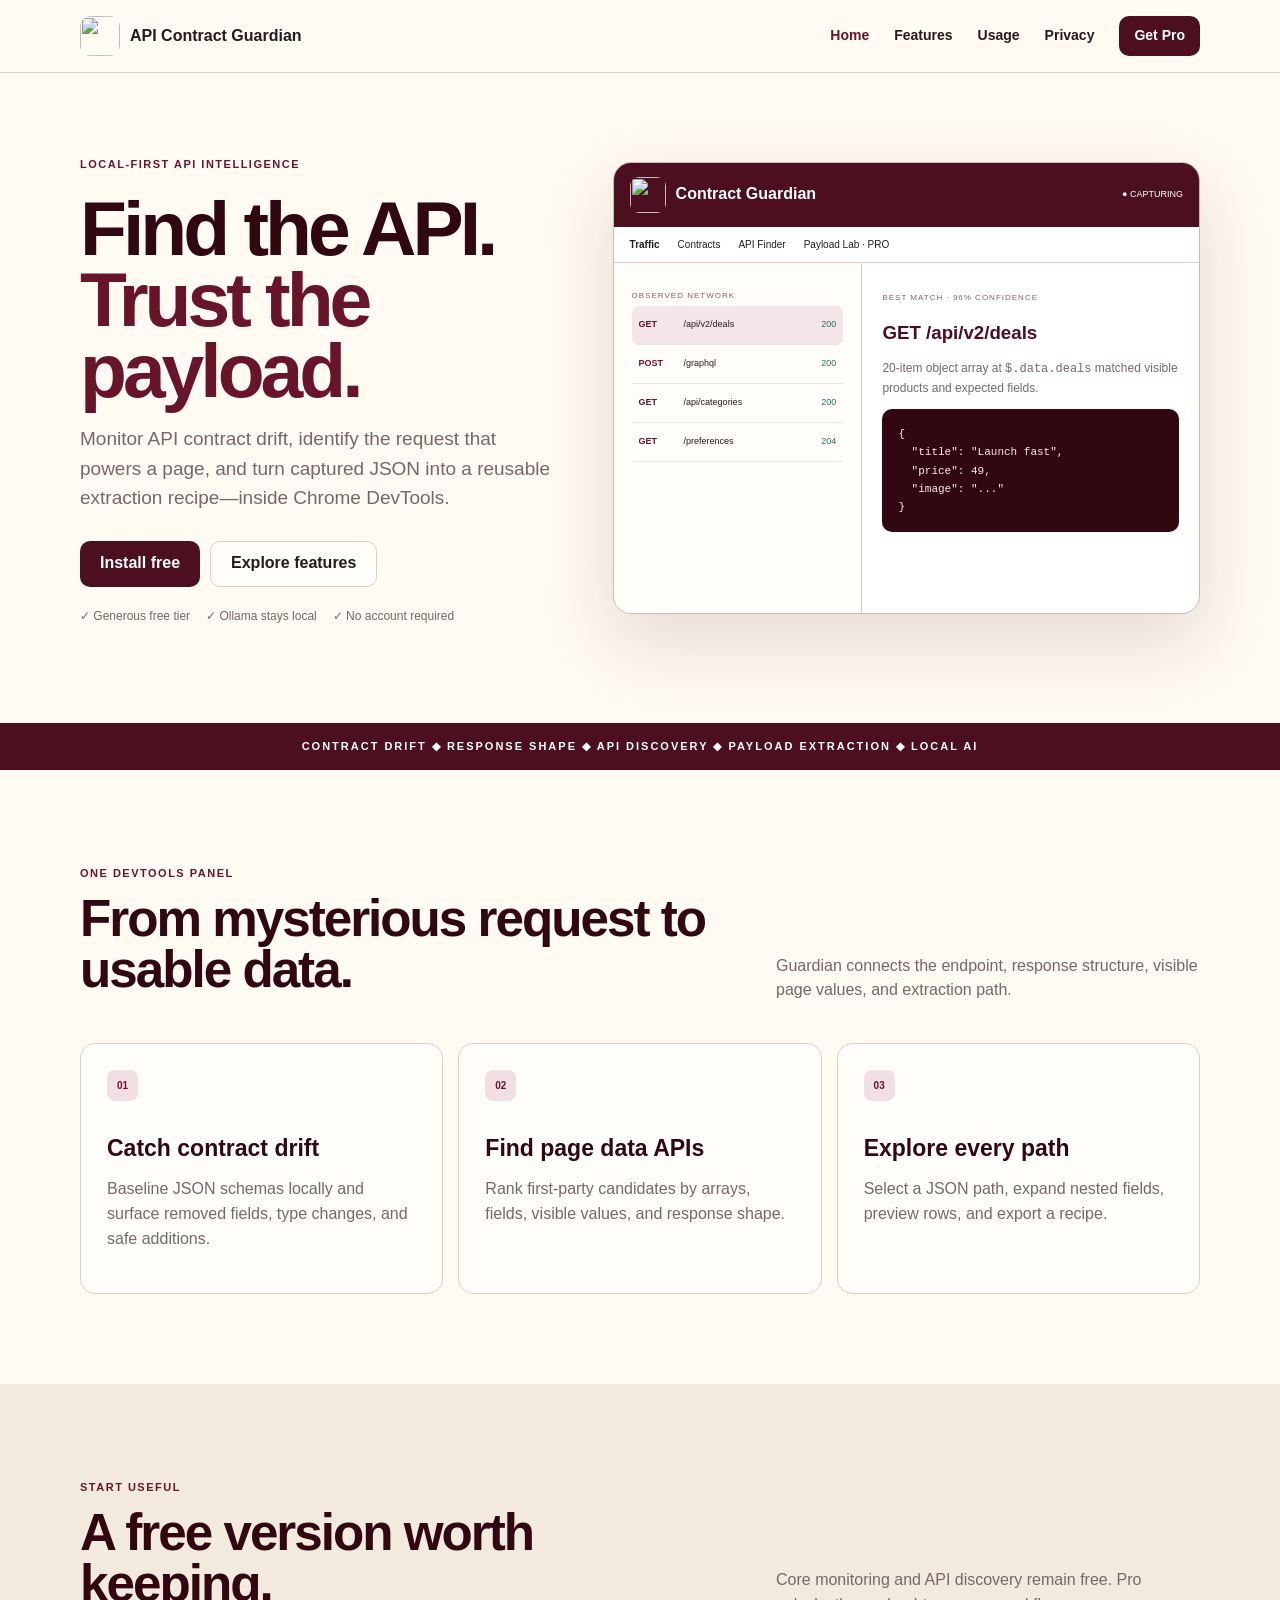
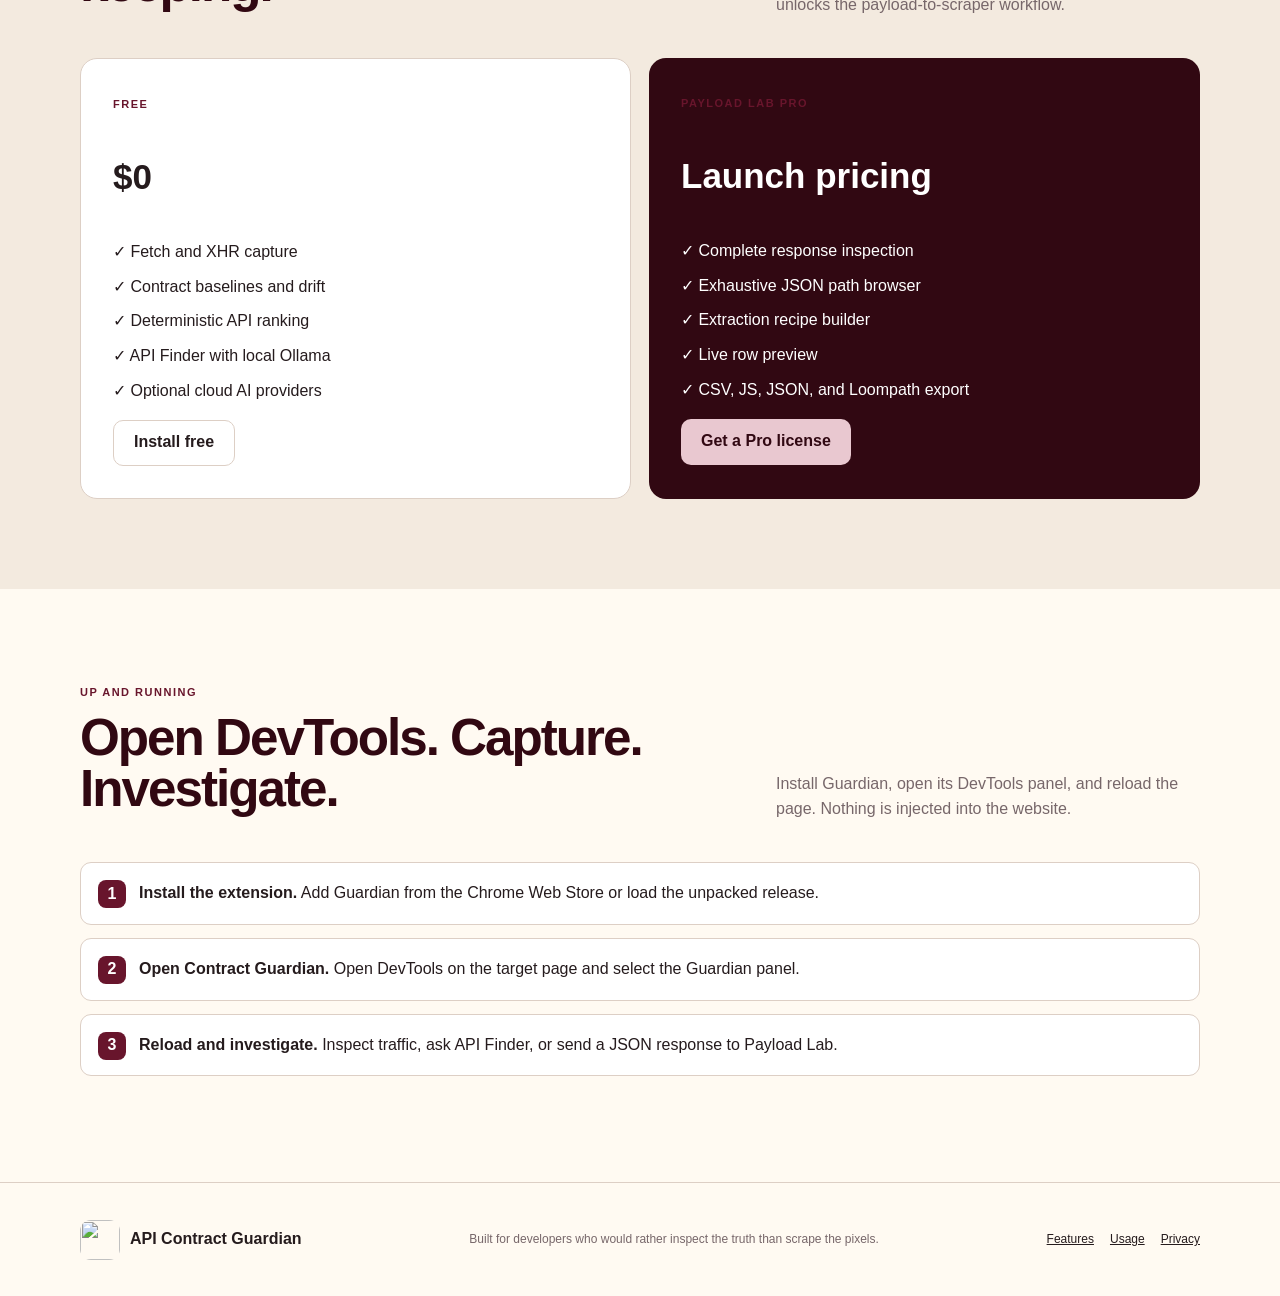
==== index.html @ 62bb1f57 "Add files via upload" ====
<!doctype html>
<html lang="en">
<head><meta charset="utf-8"><meta name="viewport" content="width=device-width,initial-scale=1"><title>API Contract Guardian — Find the API. Trust the payload.</title><meta name="description" content="A local-first Chrome DevTools extension for API monitoring, endpoint discovery, and JSON extraction."><link rel="icon" href="assets/logo.png"><link rel="stylesheet" href="styles.css"></head>
<body>
<header class="site-header"><nav class="nav shell"><a class="brand" href="index.html"><img src="assets/logo.png" alt=""><span>API Contract Guardian</span></a><div class="nav-links"><a aria-current="page" href="index.html">Home</a><a href="features.html">Features</a><a href="usage.html">Usage</a><a href="privacy.html">Privacy</a><a class="nav-cta" href="https://builtbykris.lemonsqueezy.com">Get Pro</a></div></nav></header>
<main>
  <section class="hero shell">
    <div><span class="eyebrow">Local-first API intelligence</span><h1>Find the API.<br><em>Trust the payload.</em></h1><p class="lede">Monitor API contract drift, identify the request that powers a page, and turn captured JSON into a reusable extraction recipe—inside Chrome DevTools.</p><div class="actions"><a class="button primary" href="#install">Install free</a><a class="button secondary" href="features.html">Explore features</a></div><div class="checks"><span>✓ Generous free tier</span><span>✓ Ollama stays local</span><span>✓ No account required</span></div></div>
    <div class="demo"><div class="demo-top"><img src="assets/logo.png" alt=""><strong>Contract Guardian</strong><span>● CAPTURING</span></div><div class="demo-tabs"><b>Traffic</b><span>Contracts</span><span>API Finder</span><span>Payload Lab · PRO</span></div><div class="demo-body"><aside class="requests"><small>OBSERVED NETWORK</small><div class="request active"><b>GET</b><span>/api/v2/deals</span><i>200</i></div><div class="request"><b>POST</b><span>/graphql</span><i>200</i></div><div class="request"><b>GET</b><span>/api/categories</span><i>200</i></div><div class="request"><b>GET</b><span>/preferences</span><i>204</i></div></aside><section class="payload"><small>BEST MATCH · 96% CONFIDENCE</small><h3>GET /api/v2/deals</h3><p>20-item object array at <code>$.data.deals</code> matched visible products and expected fields.</p><pre>{
  "title": "Launch fast",
  "price": 49,
  "image": "..."
}</pre></section></div></div>
  </section>
  <div class="band">CONTRACT DRIFT ◆ RESPONSE SHAPE ◆ API DISCOVERY ◆ PAYLOAD EXTRACTION ◆ LOCAL AI</div>
  <section class="section shell"><div class="section-head"><div><span class="eyebrow">One DevTools panel</span><h2>From mysterious request to usable data.</h2></div><p>Guardian connects the endpoint, response structure, visible page values, and extraction path.</p></div><div class="grid"><article class="card"><span class="number">01</span><h3>Catch contract drift</h3><p>Baseline JSON schemas locally and surface removed fields, type changes, and safe additions.</p></article><article class="card"><span class="number">02</span><h3>Find page data APIs</h3><p>Rank first-party candidates by arrays, fields, visible values, and response shape.</p></article><article class="card"><span class="number">03</span><h3>Explore every path</h3><p>Select a JSON path, expand nested fields, preview rows, and export a recipe.</p></article></div></section>
  <section class="section alt"><div class="shell"><div class="section-head"><div><span class="eyebrow">Start useful</span><h2>A free version worth keeping.</h2></div><p>Core monitoring and API discovery remain free. Pro unlocks the payload-to-scraper workflow.</p></div><div class="compare"><article class="plan free"><span class="eyebrow">Free</span><h3>$0</h3><ul><li>✓ Fetch and XHR capture</li><li>✓ Contract baselines and drift</li><li>✓ Deterministic API ranking</li><li>✓ API Finder with local Ollama</li><li>✓ Optional cloud AI providers</li></ul><a class="button" href="#install">Install free</a></article><article class="plan pro"><span class="eyebrow">Payload Lab Pro</span><h3>Launch pricing</h3><ul><li>✓ Complete response inspection</li><li>✓ Exhaustive JSON path browser</li><li>✓ Extraction recipe builder</li><li>✓ Live row preview</li><li>✓ CSV, JS, JSON, and Loompath export</li></ul><a class="button" href="https://builtbykris.lemonsqueezy.com">Get a Pro license</a></article></div></div></section>
  <section id="install" class="section shell"><div class="section-head"><div><span class="eyebrow">Up and running</span><h2>Open DevTools. Capture. Investigate.</h2></div><p>Install Guardian, open its DevTools panel, and reload the page. Nothing is injected into the website.</p></div><ol class="steps"><li><strong>Install the extension.</strong> Add Guardian from the Chrome Web Store or load the unpacked release.</li><li><strong>Open Contract Guardian.</strong> Open DevTools on the target page and select the Guardian panel.</li><li><strong>Reload and investigate.</strong> Inspect traffic, ask API Finder, or send a JSON response to Payload Lab.</li></ol></section>
</main>
<footer class="site-footer"><div class="footer-row shell"><a class="brand" href="index.html"><img src="assets/logo.png" alt=""><span>API Contract Guardian</span></a><p>Built for developers who would rather inspect the truth than scrape the pixels.</p><div class="footer-links"><a href="features.html">Features</a><a href="usage.html">Usage</a><a href="privacy.html">Privacy</a></div></div></footer>
</body></html>
---- styles.css ----
@font-face{font-family:Bricolage;src:url("assets/BricolageGrotesque-Variable.ttf") format("truetype");font-weight:200 800;font-display:swap}
:root{--wine:#4b0f20;--dark:#310812;--burg:#68152c;--rose:#e9c8d0;--paper:#fffaf2;--cream:#f3eadf;--white:#fffdf9;--ink:#251b1d;--muted:#77676a;--line:#ddcfc5;--green:#24715a}
*{box-sizing:border-box}html{scroll-behavior:smooth}body{margin:0;color:var(--ink);background:var(--paper);font-family:Bricolage,"Segoe UI",sans-serif;line-height:1.55}a{color:inherit}.shell{width:min(1120px,calc(100% - 40px));margin:auto}.site-header{position:sticky;z-index:20;top:0;border-bottom:1px solid var(--line);background:#fffaf2ee;backdrop-filter:blur(14px)}.nav{min-height:72px;display:flex;align-items:center;justify-content:space-between}.brand{display:flex;align-items:center;gap:10px;text-decoration:none;font-weight:780}.brand img{width:40px;height:40px;border-radius:11px}.nav-links{display:flex;align-items:center;gap:25px}.nav-links a{text-decoration:none;font-size:14px;font-weight:650}.nav-links a[aria-current=page]{color:var(--burg)}.nav-cta,.button{display:inline-flex;align-items:center;justify-content:center;border-radius:10px;text-decoration:none;font-weight:760}.nav-cta{padding:9px 15px;color:#fff!important;background:var(--wine)}
.hero{display:grid;grid-template-columns:.9fr 1.1fr;align-items:center;gap:52px;min-height:650px;padding:70px 0 90px}.eyebrow{color:var(--burg);font-size:11px;font-weight:800;letter-spacing:1.5px;text-transform:uppercase}.hero h1,.page-hero h1{margin:18px 0;color:var(--dark);font-size:clamp(52px,6vw,82px);line-height:.92;letter-spacing:-4px}.hero h1 em{color:var(--burg);font-style:normal}.lede{max-width:650px;color:var(--muted);font-size:19px}.actions{display:flex;flex-wrap:wrap;gap:10px;margin-top:28px}.button{min-height:46px;padding:0 20px}.primary{color:#fff;background:var(--wine)}.secondary{border:1px solid var(--line);background:var(--white)}.checks{display:flex;flex-wrap:wrap;gap:16px;margin-top:20px;color:var(--muted);font-size:12px}
.demo{overflow:hidden;border:1px solid #cdbab2;border-radius:18px;background:#fff;box-shadow:0 28px 75px #4b0f2024}.demo-top{display:flex;align-items:center;gap:10px;padding:14px 16px;color:#fff;background:var(--wine)}.demo-top img{width:36px;height:36px;border-radius:9px}.demo-top span{margin-left:auto;font-size:9px}.demo-tabs{display:flex;gap:18px;padding:10px 16px;border-bottom:1px solid var(--line);font-size:10px}.demo-body{display:grid;grid-template-columns:.85fr 1.15fr;min-height:350px}.requests{padding:18px;border-right:1px solid var(--line);background:#fffdf9}.requests small,.payload small{color:var(--muted);font-size:8px;letter-spacing:1px}.request{display:grid;grid-template-columns:38px 1fr auto;gap:7px;padding:12px 7px;border-bottom:1px solid #eee5df;font-size:9px}.request b{color:var(--burg)}.request i{color:var(--green);font-style:normal}.request.active{border-radius:7px;background:#f3e5e8}.payload{padding:20px}.payload h3{margin:10px 0;color:var(--wine)}.payload p{color:var(--muted);font-size:12px}.payload pre{padding:16px;border-radius:10px;color:#fae9ee;background:var(--dark);font-size:11px;line-height:1.65;white-space:pre-wrap}
.band{padding:15px;color:#fff;background:var(--wine);text-align:center;font-size:11px;font-weight:750;letter-spacing:2px}.section{padding:90px 0}.section.alt{background:var(--cream)}.section-head{display:grid;grid-template-columns:1.2fr .8fr;gap:60px;align-items:end;margin-bottom:40px}.section h2,.page-section h2{margin:8px 0;color:var(--dark);font-size:clamp(35px,4vw,55px);line-height:1;letter-spacing:-2px}.section-head p{margin:0;color:var(--muted)}.grid{display:grid;grid-template-columns:repeat(3,1fr);gap:15px}.card{padding:26px;border:1px solid var(--line);border-radius:15px;background:var(--white)}.card .number{display:inline-grid;width:31px;height:31px;place-items:center;border-radius:8px;color:var(--burg);background:#f2dfe4;font-size:10px;font-weight:800}.card h3{margin:35px 0 10px;color:var(--dark);font-size:23px;line-height:1.08}.card p{color:var(--muted)}.compare{display:grid;grid-template-columns:1fr 1fr;gap:18px}.plan{padding:32px;border-radius:17px}.plan.free{border:1px solid var(--line);background:#fff}.plan.pro{color:#fff;background:var(--dark)}.plan h3{font-size:35px}.plan ul{display:grid;gap:10px;padding:0;list-style:none}.plan.pro .button{color:var(--dark);background:var(--rose)}.plan.free .button{border:1px solid var(--line)}
.page-hero{padding:80px 0 65px;border-bottom:1px solid var(--line)}.page-hero h1{max-width:900px;font-size:clamp(48px,6vw,76px)}.page-hero p{max-width:750px;color:var(--muted);font-size:19px}.page-layout{display:grid;grid-template-columns:250px minmax(0,760px);gap:70px;align-items:start;padding:70px 0 100px}.toc{position:sticky;top:100px;padding:18px;border:1px solid var(--line);border-radius:13px;background:#fff}.toc strong{display:block;margin-bottom:10px;color:var(--dark)}.toc a{display:block;padding:6px 0;color:var(--muted);text-decoration:none;font-size:13px}.content section{scroll-margin-top:100px;margin-bottom:60px}.content h2{margin:0 0 16px;color:var(--dark);font-size:32px}.content h3{margin-top:28px;color:var(--wine)}.content p,.content li{color:#584a4d}.content li{margin-bottom:8px}.content code{padding:2px 5px;border-radius:4px;color:var(--wine);background:#f0e5df}.notice{padding:17px;border-left:4px solid var(--burg);border-radius:8px;background:var(--cream)}.steps{counter-reset:steps;display:grid;gap:13px;padding:0;list-style:none}.steps li{position:relative;padding:18px 18px 18px 58px;border:1px solid var(--line);border-radius:11px;background:#fff}.steps li:before{counter-increment:steps;content:counter(steps);position:absolute;left:17px;top:17px;display:grid;width:28px;height:28px;place-items:center;border-radius:8px;color:#fff;background:var(--burg);font-weight:800}.permission-table{width:100%;border-collapse:collapse}.permission-table th,.permission-table td{padding:13px;border-bottom:1px solid var(--line);text-align:left;vertical-align:top}.permission-table th{color:var(--wine);background:var(--cream)}
.site-footer{padding:35px 0;border-top:1px solid var(--line)}.footer-row{display:flex;align-items:center;justify-content:space-between;gap:25px}.footer-row p{color:var(--muted);font-size:12px}.footer-links{display:flex;gap:16px;font-size:12px}
@media(max-width:850px){.nav-links a:not(.nav-cta){display:none}.hero,.section-head,.page-layout{grid-template-columns:1fr}.hero{padding-top:45px}.toc{position:static}.grid{grid-template-columns:1fr 1fr}.footer-row{flex-direction:column;text-align:center}}@media(max-width:600px){.shell{width:calc(100% - 24px)}.hero h1,.page-hero h1{font-size:50px;letter-spacing:-2.5px}.demo-body{grid-template-columns:1fr}.requests{display:none}.grid,.compare{grid-template-columns:1fr}.section{padding:65px 0}.nav{min-height:62px}.brand span{font-size:13px}.footer-links{flex-wrap:wrap;justify-content:center}}
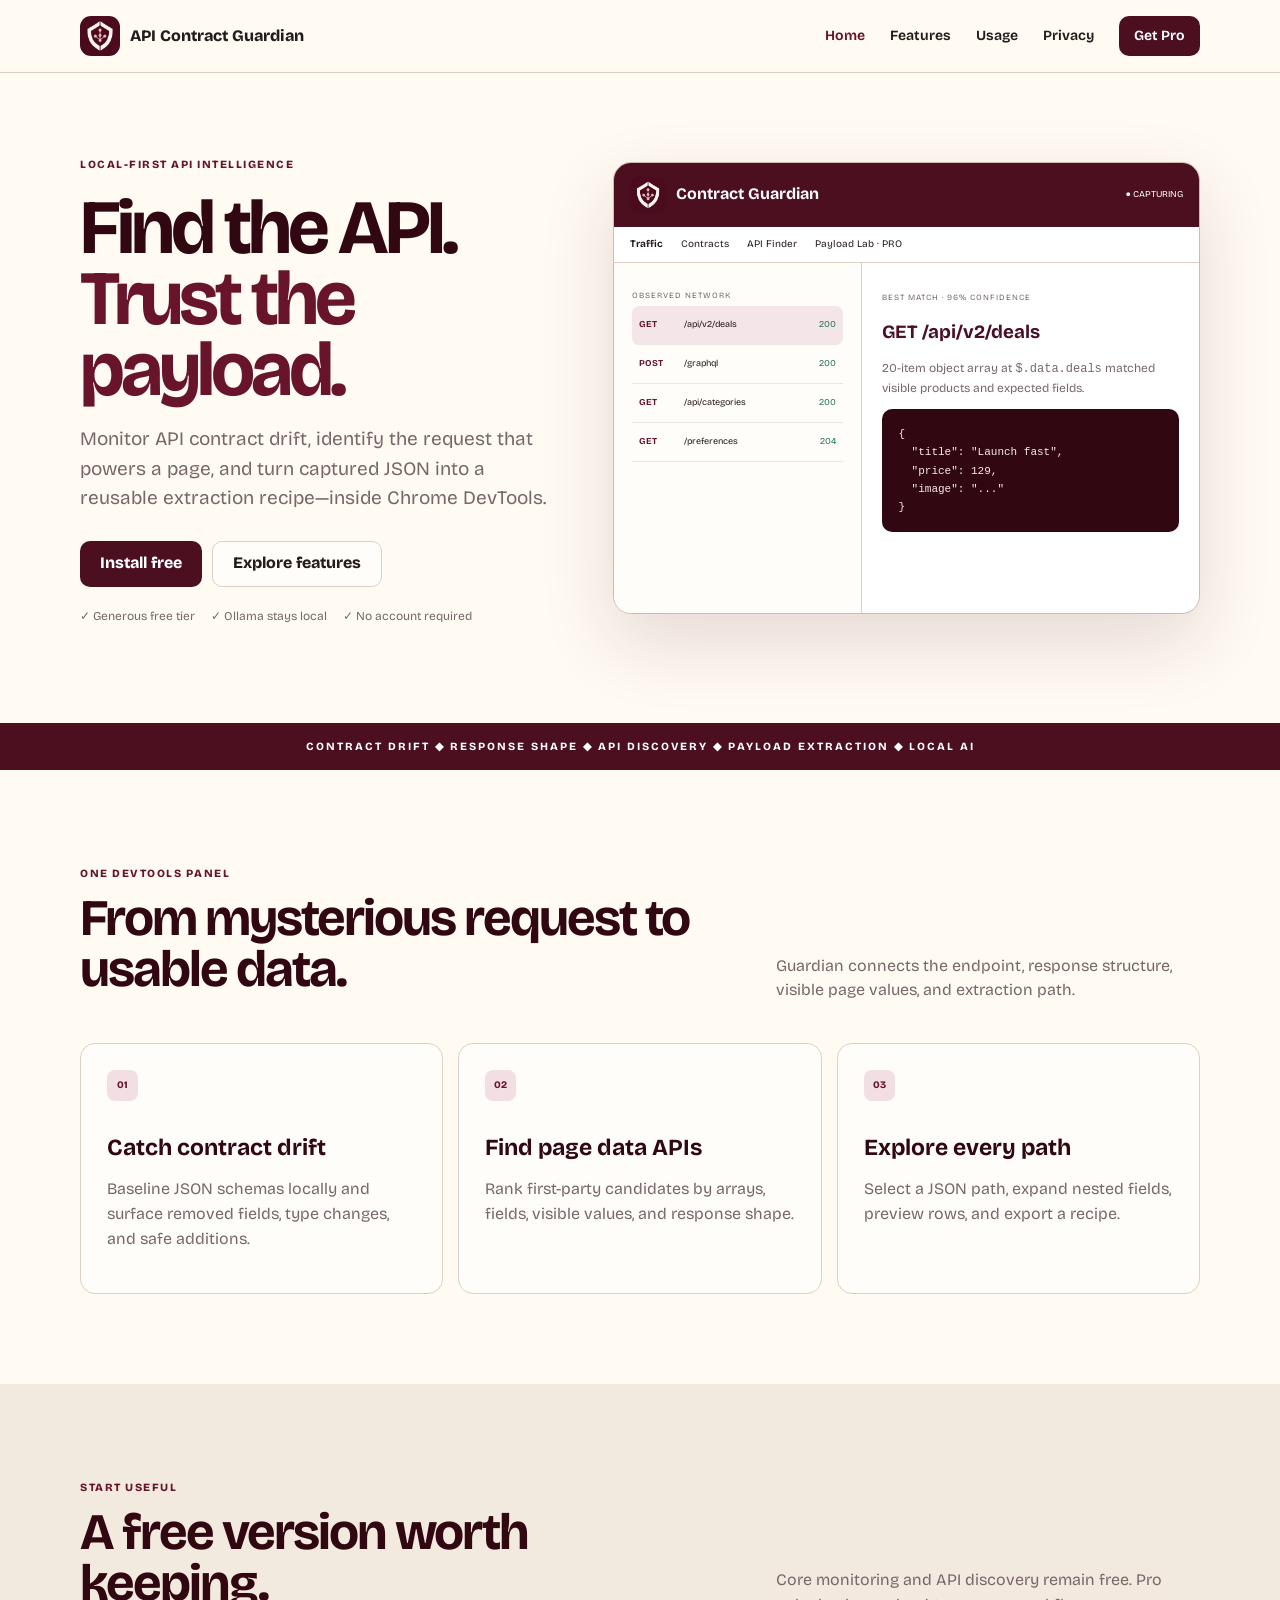
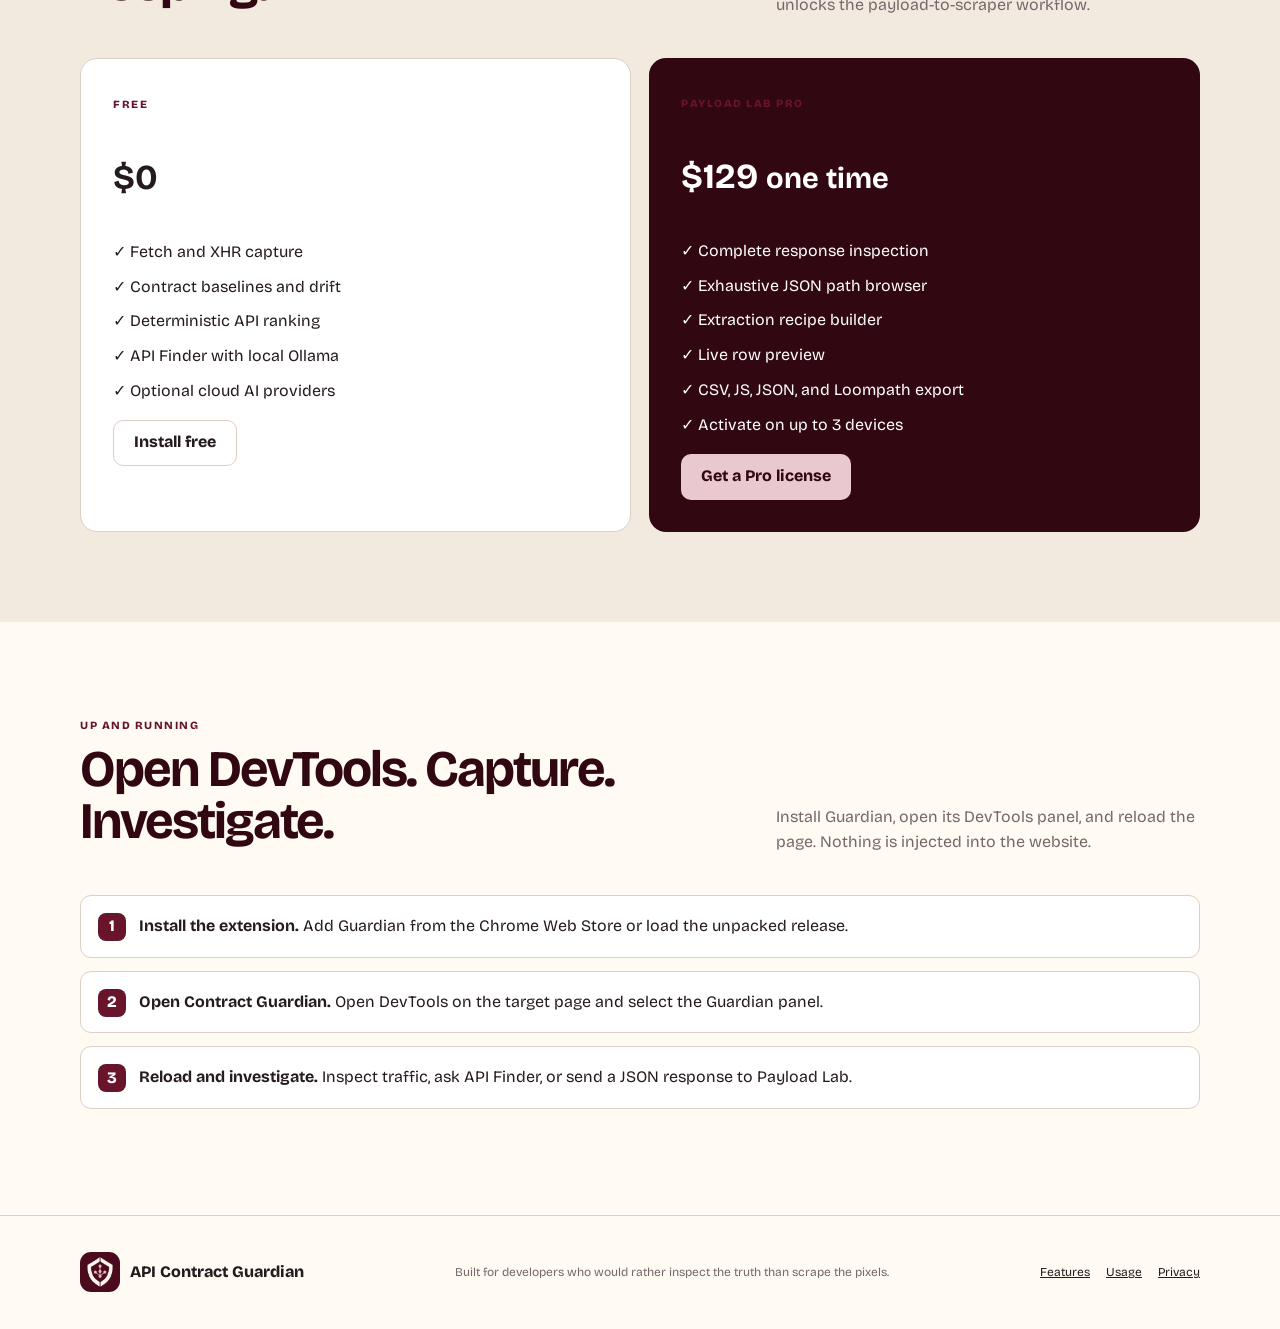
==== commit f26d9ba3: "Update index.html" ====
--- a/index.html
+++ b/index.html
@@ -2,19 +2,19 @@
 <html lang="en">
 <head><meta charset="utf-8"><meta name="viewport" content="width=device-width,initial-scale=1"><title>API Contract Guardian — Find the API. Trust the payload.</title><meta name="description" content="A local-first Chrome DevTools extension for API monitoring, endpoint discovery, and JSON extraction."><link rel="icon" href="assets/logo.png"><link rel="stylesheet" href="styles.css"></head>
 <body>
-<header class="site-header"><nav class="nav shell"><a class="brand" href="index.html"><img src="assets/logo.png" alt=""><span>API Contract Guardian</span></a><div class="nav-links"><a aria-current="page" href="index.html">Home</a><a href="features.html">Features</a><a href="usage.html">Usage</a><a href="privacy.html">Privacy</a><a class="nav-cta" href="https://builtbykris.lemonsqueezy.com">Get Pro</a></div></nav></header>
+<header class="site-header"><nav class="nav shell"><a class="brand" href="index.html"><img src="assets/logo.png" alt=""><span>API Contract Guardian</span></a><div class="nav-links"><a aria-current="page" href="index.html">Home</a><a href="features.html">Features</a><a href="usage.html">Usage</a><a href="privacy.html">Privacy</a><a class="nav-cta" href="https://krrish.lemonsqueezy.com/checkout/buy/bc4b60ac-bb03-4356-a232-8a1e828eb6a8">Get Pro</a></div></nav></header>
 <main>
   <section class="hero shell">
     <div><span class="eyebrow">Local-first API intelligence</span><h1>Find the API.<br><em>Trust the payload.</em></h1><p class="lede">Monitor API contract drift, identify the request that powers a page, and turn captured JSON into a reusable extraction recipe—inside Chrome DevTools.</p><div class="actions"><a class="button primary" href="#install">Install free</a><a class="button secondary" href="features.html">Explore features</a></div><div class="checks"><span>✓ Generous free tier</span><span>✓ Ollama stays local</span><span>✓ No account required</span></div></div>
     <div class="demo"><div class="demo-top"><img src="assets/logo.png" alt=""><strong>Contract Guardian</strong><span>● CAPTURING</span></div><div class="demo-tabs"><b>Traffic</b><span>Contracts</span><span>API Finder</span><span>Payload Lab · PRO</span></div><div class="demo-body"><aside class="requests"><small>OBSERVED NETWORK</small><div class="request active"><b>GET</b><span>/api/v2/deals</span><i>200</i></div><div class="request"><b>POST</b><span>/graphql</span><i>200</i></div><div class="request"><b>GET</b><span>/api/categories</span><i>200</i></div><div class="request"><b>GET</b><span>/preferences</span><i>204</i></div></aside><section class="payload"><small>BEST MATCH · 96% CONFIDENCE</small><h3>GET /api/v2/deals</h3><p>20-item object array at <code>$.data.deals</code> matched visible products and expected fields.</p><pre>{
   "title": "Launch fast",
-  "price": 49,
+  "price": 129,
   "image": "..."
 }</pre></section></div></div>
   </section>
   <div class="band">CONTRACT DRIFT ◆ RESPONSE SHAPE ◆ API DISCOVERY ◆ PAYLOAD EXTRACTION ◆ LOCAL AI</div>
   <section class="section shell"><div class="section-head"><div><span class="eyebrow">One DevTools panel</span><h2>From mysterious request to usable data.</h2></div><p>Guardian connects the endpoint, response structure, visible page values, and extraction path.</p></div><div class="grid"><article class="card"><span class="number">01</span><h3>Catch contract drift</h3><p>Baseline JSON schemas locally and surface removed fields, type changes, and safe additions.</p></article><article class="card"><span class="number">02</span><h3>Find page data APIs</h3><p>Rank first-party candidates by arrays, fields, visible values, and response shape.</p></article><article class="card"><span class="number">03</span><h3>Explore every path</h3><p>Select a JSON path, expand nested fields, preview rows, and export a recipe.</p></article></div></section>
-  <section class="section alt"><div class="shell"><div class="section-head"><div><span class="eyebrow">Start useful</span><h2>A free version worth keeping.</h2></div><p>Core monitoring and API discovery remain free. Pro unlocks the payload-to-scraper workflow.</p></div><div class="compare"><article class="plan free"><span class="eyebrow">Free</span><h3>$0</h3><ul><li>✓ Fetch and XHR capture</li><li>✓ Contract baselines and drift</li><li>✓ Deterministic API ranking</li><li>✓ API Finder with local Ollama</li><li>✓ Optional cloud AI providers</li></ul><a class="button" href="#install">Install free</a></article><article class="plan pro"><span class="eyebrow">Payload Lab Pro</span><h3>Launch pricing</h3><ul><li>✓ Complete response inspection</li><li>✓ Exhaustive JSON path browser</li><li>✓ Extraction recipe builder</li><li>✓ Live row preview</li><li>✓ CSV, JS, JSON, and Loompath export</li></ul><a class="button" href="https://builtbykris.lemonsqueezy.com">Get a Pro license</a></article></div></div></section>
+  <section class="section alt"><div class="shell"><div class="section-head"><div><span class="eyebrow">Start useful</span><h2>A free version worth keeping.</h2></div><p>Core monitoring and API discovery remain free. Pro unlocks the payload-to-scraper workflow.</p></div><div class="compare"><article class="plan free"><span class="eyebrow">Free</span><h3>$0</h3><ul><li>✓ Fetch and XHR capture</li><li>✓ Contract baselines and drift</li><li>✓ Deterministic API ranking</li><li>✓ API Finder with local Ollama</li><li>✓ Optional cloud AI providers</li></ul><a class="button" href="#install">Install free</a></article><article class="plan pro"><span class="eyebrow">Payload Lab Pro</span><h3>$129 <small>one time</small></h3><ul><li>✓ Complete response inspection</li><li>✓ Exhaustive JSON path browser</li><li>✓ Extraction recipe builder</li><li>✓ Live row preview</li><li>✓ CSV, JS, JSON, and Loompath export</li><li>✓ Activate on up to 3 devices</li></ul><a class="button" href="https://krrish.lemonsqueezy.com/checkout/buy/bc4b60ac-bb03-4356-a232-8a1e828eb6a8">Get a Pro license</a></article></div></div></section>
   <section id="install" class="section shell"><div class="section-head"><div><span class="eyebrow">Up and running</span><h2>Open DevTools. Capture. Investigate.</h2></div><p>Install Guardian, open its DevTools panel, and reload the page. Nothing is injected into the website.</p></div><ol class="steps"><li><strong>Install the extension.</strong> Add Guardian from the Chrome Web Store or load the unpacked release.</li><li><strong>Open Contract Guardian.</strong> Open DevTools on the target page and select the Guardian panel.</li><li><strong>Reload and investigate.</strong> Inspect traffic, ask API Finder, or send a JSON response to Payload Lab.</li></ol></section>
 </main>
 <footer class="site-footer"><div class="footer-row shell"><a class="brand" href="index.html"><img src="assets/logo.png" alt=""><span>API Contract Guardian</span></a><p>Built for developers who would rather inspect the truth than scrape the pixels.</p><div class="footer-links"><a href="features.html">Features</a><a href="usage.html">Usage</a><a href="privacy.html">Privacy</a></div></div></footer>
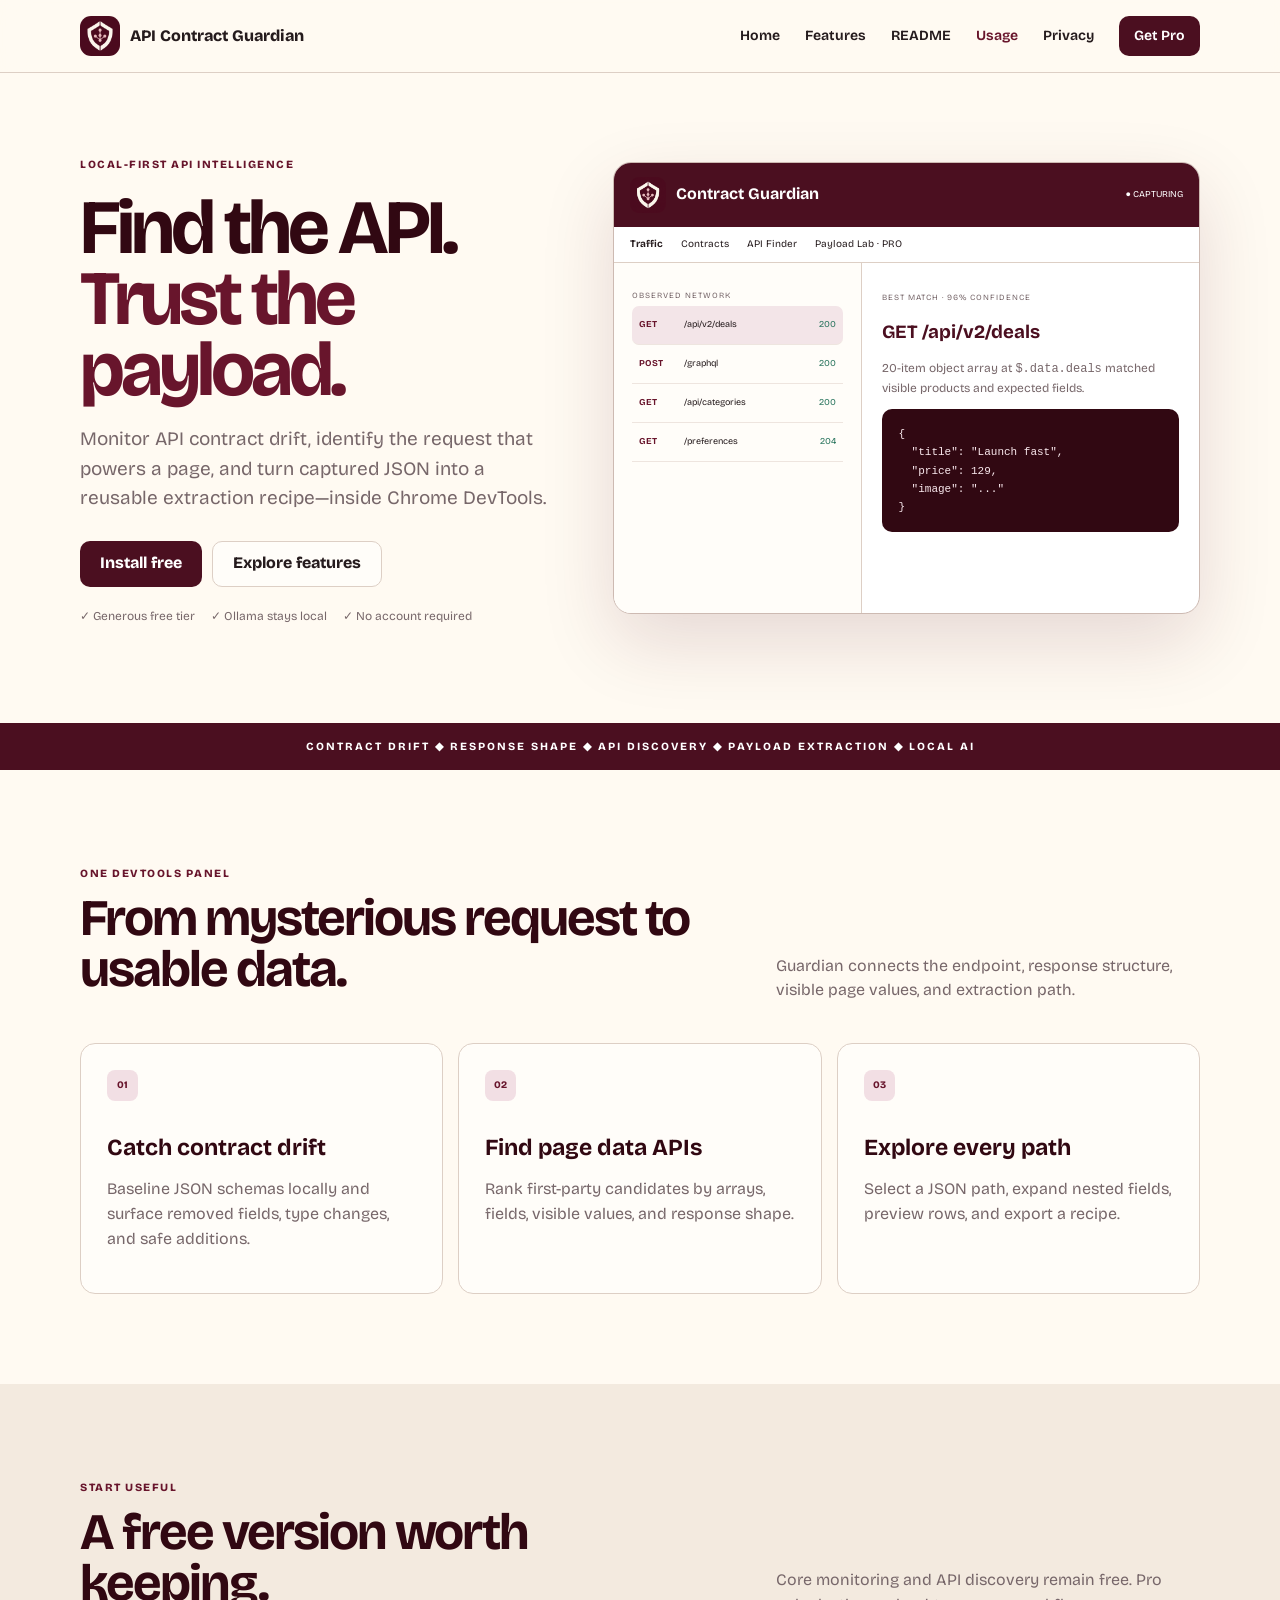
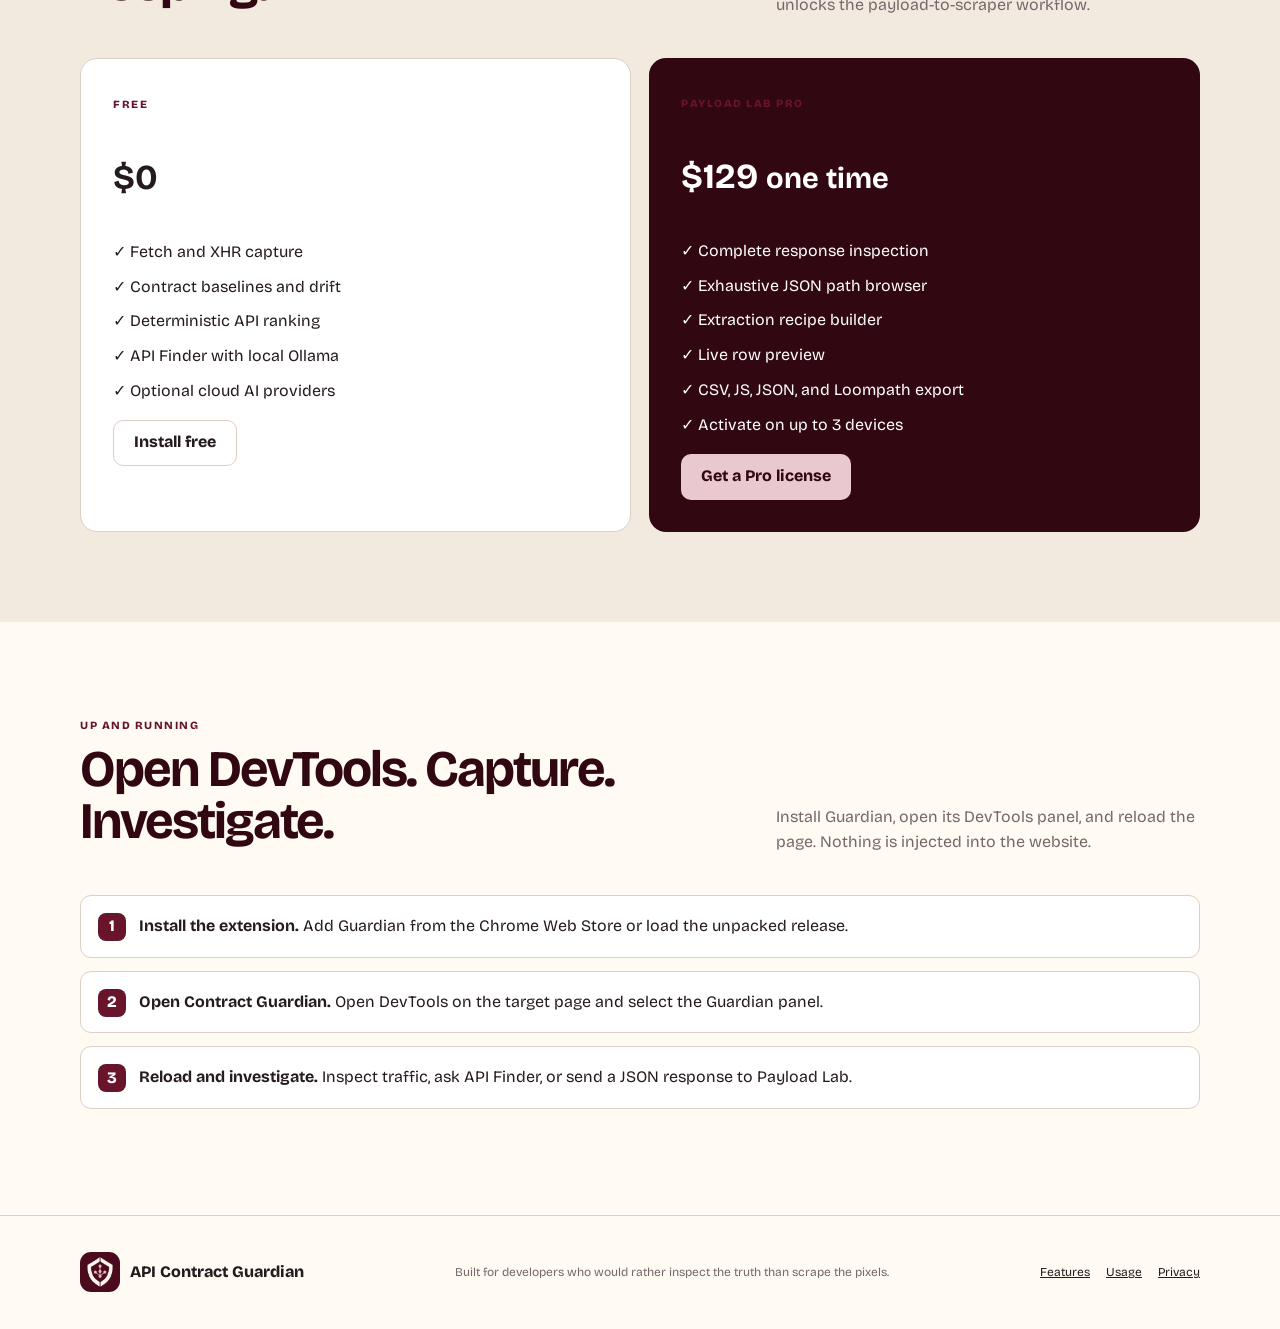
==== commit 79a2a40e: "Update index.html" ====
--- a/index.html
+++ b/index.html
@@ -2,7 +2,7 @@
 <html lang="en">
 <head><meta charset="utf-8"><meta name="viewport" content="width=device-width,initial-scale=1"><title>API Contract Guardian — Find the API. Trust the payload.</title><meta name="description" content="A local-first Chrome DevTools extension for API monitoring, endpoint discovery, and JSON extraction."><link rel="icon" href="assets/logo.png"><link rel="stylesheet" href="styles.css"></head>
 <body>
-<header class="site-header"><nav class="nav shell"><a class="brand" href="index.html"><img src="assets/logo.png" alt=""><span>API Contract Guardian</span></a><div class="nav-links"><a aria-current="page" href="index.html">Home</a><a href="features.html">Features</a><a href="usage.html">Usage</a><a href="privacy.html">Privacy</a><a class="nav-cta" href="https://krrish.lemonsqueezy.com/checkout/buy/bc4b60ac-bb03-4356-a232-8a1e828eb6a8">Get Pro</a></div></nav></header>
+<header class="site-header"><nav class="nav shell"><a class="brand" href="index.html"><img src="assets/logo.png" alt=""><span>API Contract Guardian</span></a><div class="nav-links"><a href="index.html">Home</a><a href="features.html">Features</a><a href="readme.html">README</a><a aria-current="page" href="usage.html">Usage</a><a href="privacy.html">Privacy</a><a class="nav-cta" href="https://krrish.lemonsqueezy.com/checkout/buy/bc4b60ac-bb03-4356-a232-8a1e828eb6a8">Get Pro</a></div></nav></header>
 <main>
   <section class="hero shell">
     <div><span class="eyebrow">Local-first API intelligence</span><h1>Find the API.<br><em>Trust the payload.</em></h1><p class="lede">Monitor API contract drift, identify the request that powers a page, and turn captured JSON into a reusable extraction recipe—inside Chrome DevTools.</p><div class="actions"><a class="button primary" href="#install">Install free</a><a class="button secondary" href="features.html">Explore features</a></div><div class="checks"><span>✓ Generous free tier</span><span>✓ Ollama stays local</span><span>✓ No account required</span></div></div>
